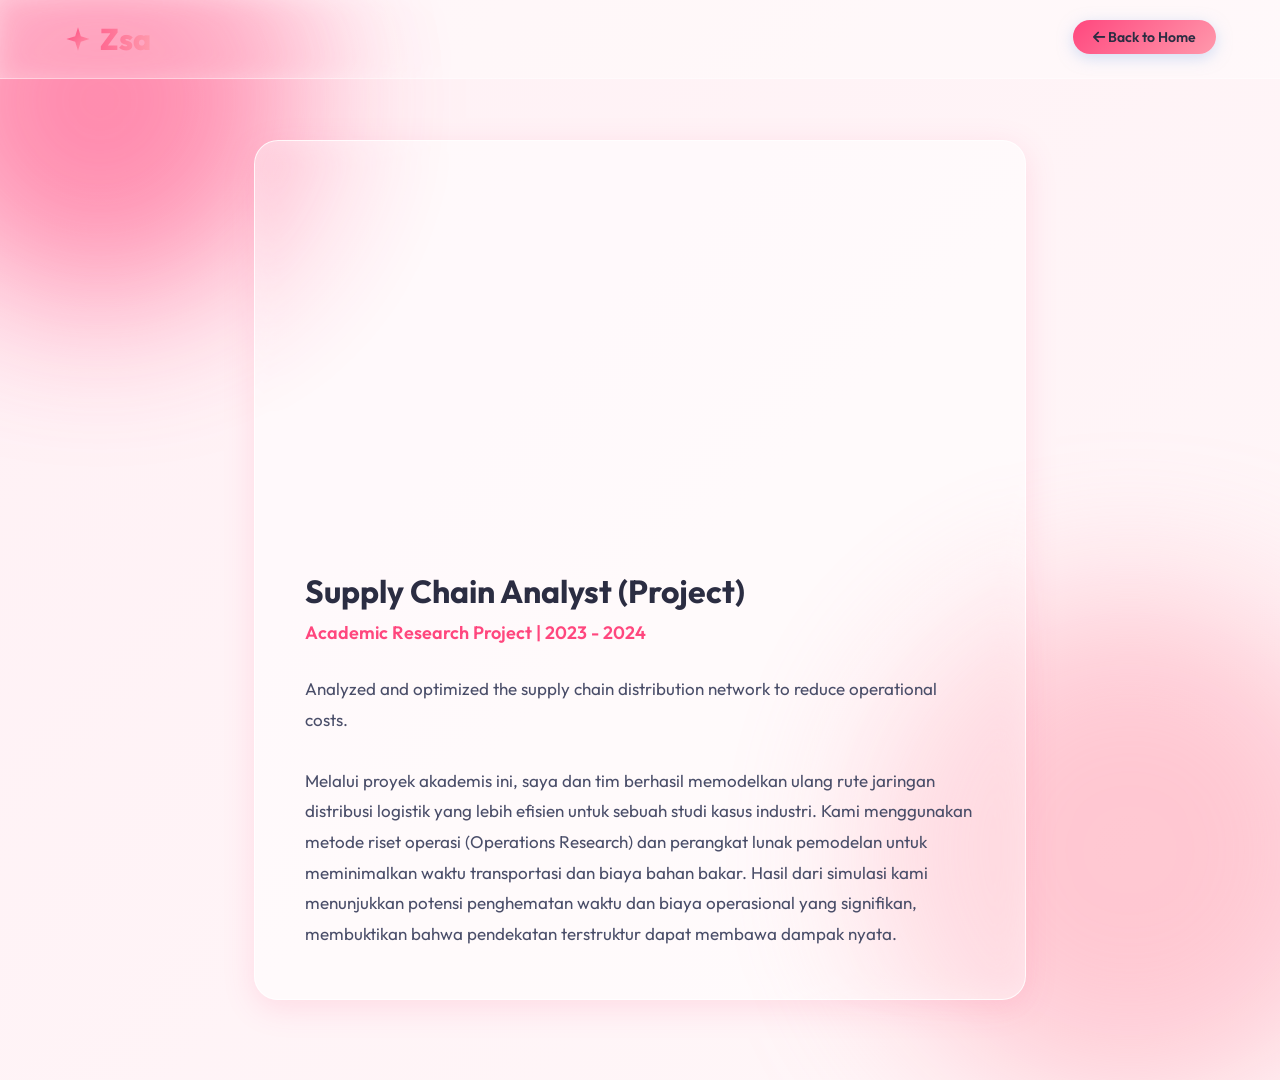
==== detail-analyst.html @ 42ed5354 "Add files via upload" ====
<!DOCTYPE html>
<html lang="en">
<head>
    <meta charset="UTF-8">
    <meta name="viewport" content="width=device-width, initial-scale=1.0">
    <title>Detail - Supply Chain Analyst | Zahwa Salsabila Arifia</title>
    <link href="https://fonts.googleapis.com/css2?family=Outfit:wght@300;400;600;800&display=swap" rel="stylesheet">
    <link rel="stylesheet" href="https://cdnjs.cloudflare.com/ajax/libs/font-awesome/6.4.0/css/all.min.css">
    <link rel="stylesheet" href="style.css">
</head>
<body>
    <div class="blob blob-1"></div>
    <div class="blob blob-2"></div>
    <nav class="navbar scrolled">
        <a href="index.html" class="logo">
            <svg width="28" height="28" viewBox="0 0 24 24" fill="none" xmlns="http://www.w3.org/2000/svg" class="logo-svg">
                <path d="M12 2L14.4 9.6L22 12L14.4 14.4L12 22L9.6 14.4L2 12L9.6 9.6L12 2Z" fill="url(#sparkleGradient)"></path>
                <defs><linearGradient id="sparkleGradient" x1="2" y1="2" x2="22" y2="22" gradientUnits="userSpaceOnUse"><stop stop-color="#ff477e"></stop><stop offset="1" stop-color="#ff99ac"></stop></linearGradient></defs>
            </svg>
            Zsa
        </a>
        <ul class="nav-links">
            <li><a href="index.html" class="btn btn-primary" style="padding: 8px 20px; font-size: 14px;"><i class="fas fa-arrow-left"></i> Back to Home</a></li>
        </ul>
    </nav>
    <main style="padding: 140px 5% 80px; max-width: 900px; margin: 0 auto; position: relative; z-index: 2;">
        <div class="glass-panel interactive-panel" style="padding: 50px;">
            <div style="height: 350px; border-radius: 16px; margin-bottom: 30px; background: url('https://images.unsplash.com/photo-1586528116311-ad8dd3c8310d?q=80&w=1000&auto=format&fit=crop') center/cover;"></div>
            <h1 style="color: var(--color-dark); margin-bottom: 10px; font-size: 32px;">Supply Chain Analyst (Project)</h1>
            <p style="color: var(--color-soft-pink); font-weight: 600; margin-bottom: 30px; font-size: 18px;">Academic Research Project | 2023 - 2024</p>
            <div style="color: var(--color-text); line-height: 1.8; font-size: 17px;">
                <p>Analyzed and optimized the supply chain distribution network to reduce operational costs.</p>
                <br>
                <p>Melalui proyek akademis ini, saya dan tim berhasil memodelkan ulang rute jaringan distribusi logistik yang lebih efisien untuk sebuah studi kasus industri. Kami menggunakan metode riset operasi (Operations Research) dan perangkat lunak pemodelan untuk meminimalkan waktu transportasi dan biaya bahan bakar. Hasil dari simulasi kami menunjukkan potensi penghematan waktu dan biaya operasional yang signifikan, membuktikan bahwa pendekatan terstruktur dapat membawa dampak nyata.</p>
            </div>
        </div>
    </main>
    <script src="script.js"></script>
</body>
</html>
---- style.css ----
:root {
    /* Color Palette */
    --color-soft-pink: #ff477e; /* Crimson/Vibrant Pink */
    --color-sky-blue: #ff99ac; /* Blush Pink */
    --color-white: #ffffff;
    --color-dark: #2b2d42; /* Deep modern navy/charcoal */
    --color-text: #4a4e69; /* Soft dark slate */
    --color-text-light: #8d99ae; /* Light slate */
    
    /* Glassmorphism Variables */
    --glass-bg: rgba(255, 255, 255, 0.5);
    --glass-border: rgba(255, 255, 255, 0.8);
    --glass-shadow: 0 8px 32px 0 rgba(255, 71, 126, 0.15); /* Pink shadow */
}

* {
    margin: 0;
    padding: 0;
    box-sizing: border-box;
}

html {
    scroll-behavior: smooth;
}

body {
    font-family: 'Outfit', sans-serif;
    background-color: var(--color-white);
    color: var(--color-text);
    overflow-x: hidden;
    display: flex;
    flex-direction: column;
    min-height: 100vh;
    /* Soft gradient background */
    background: linear-gradient(135deg, rgba(255, 71, 126, 0.08) 0%, rgba(255, 153, 172, 0.08) 100%);
}

/* Background Blobs for Animation */
.blob {
    position: fixed;
    border-radius: 50%;
    filter: blur(80px);
    z-index: -1;
    animation: float 20s infinite alternate ease-in-out;
}

.blob-1 {
    width: 400px;
    height: 400px;
    background: var(--color-soft-pink);
    top: -100px;
    left: -100px;
    opacity: 0.6;
}

.blob-2 {
    width: 500px;
    height: 500px;
    background: var(--color-sky-blue);
    bottom: -200px;
    right: -100px;
    opacity: 0.5;
    animation-delay: -5s;
}

@keyframes float {
    0% {
        transform: translate(0, 0) scale(1);
    }
    100% {
        transform: translate(120px, 80px) scale(1.15);
    }
}

/* Glassmorphism Utilities */
.glass-panel {
    background: var(--glass-bg);
    backdrop-filter: blur(16px);
    -webkit-backdrop-filter: blur(16px);
    border: 1px solid var(--glass-border);
    border-radius: 24px;
    box-shadow: var(--glass-shadow);
    padding: 40px;
}

/* Interactive Hover for Layouts */
.about-content, .timeline-item, .contact-box {
    transition: transform 0.4s cubic-bezier(0.175, 0.885, 0.32, 1.275), box-shadow 0.4s ease;
}

.about-content:hover, .timeline-item:hover, .contact-box:hover {
    transform: translateY(-8px) scale(1.01);
    box-shadow: 0 18px 40px 0 rgba(255, 71, 126, 0.22);
}

/* Navigation */
.navbar {
    display: flex;
    justify-content: space-between;
    align-items: center;
    padding: 20px 5%;
    position: fixed;
    top: 0;
    width: 100%;
    z-index: 100;
    background: rgba(255, 255, 255, 0.4);
    backdrop-filter: blur(12px);
    -webkit-backdrop-filter: blur(12px);
    border-bottom: 1px solid rgba(255, 255, 255, 0.4);
    transition: all 0.3s ease;
}

.navbar.scrolled {
    padding: 15px 5%;
    background: rgba(255, 255, 255, 0.85);
    box-shadow: 0 4px 20px rgba(0, 0, 0, 0.05);
}

.logo {
    display: flex;
    align-items: center;
    gap: 8px;
    font-size: 30px;
    font-weight: 800;
    text-decoration: none;
    background: linear-gradient(to right, var(--color-soft-pink), var(--color-sky-blue));
    -webkit-background-clip: text;
    -webkit-text-fill-color: transparent;
    cursor: pointer;
    transition: transform 0.3s ease;
}

.logo:hover {
    transform: scale(1.05);
}

.logo-svg {
    animation: spin-slow 8s linear infinite;
}

@keyframes spin-slow {
    100% {
        transform: rotate(360deg);
    }
}

.nav-links {
    display: flex;
    list-style: none;
    gap: 35px;
}

.nav-links a {
    text-decoration: none;
    color: var(--color-dark);
    font-weight: 600;
    font-size: 16px;
    transition: color 0.3s ease;
    position: relative;
}

.nav-links a::after {
    content: '';
    position: absolute;
    width: 0;
    height: 2px;
    bottom: -4px;
    left: 0;
    background: linear-gradient(to right, var(--color-soft-pink), var(--color-sky-blue));
    transition: width 0.3s ease;
}

.nav-links a:hover::after {
    width: 100%;
}

/* Typography & Layout */
main {
    padding-top: 80px;
    flex: 1;
}

section {
    min-height: 100vh;
    padding: 80px 5%;
    display: flex;
    flex-direction: column;
    justify-content: center;
}

.section-header {
    text-align: center;
    margin-bottom: 60px;
}

.section-header h2 {
    font-size: 44px;
    font-weight: 800;
    color: var(--color-dark);
    margin-bottom: 15px;
}

.divider {
    height: 4px;
    width: 70px;
    background: linear-gradient(to right, var(--color-soft-pink), var(--color-sky-blue));
    margin: 0 auto;
    border-radius: 2px;
}

/* Buttons */
.btn {
    display: inline-block;
    padding: 14px 34px;
    border-radius: 50px;
    font-weight: 600;
    text-decoration: none;
    cursor: pointer;
    transition: all 0.3s cubic-bezier(0.25, 0.8, 0.25, 1);
    font-family: 'Outfit', sans-serif;
    font-size: 16px;
    border: none;
    position: relative;
    overflow: hidden;
}

.btn:active {
    transform: scale(0.92) !important;
}

.btn-primary {
    background: linear-gradient(135deg, var(--color-soft-pink), var(--color-sky-blue));
    color: white;
    box-shadow: 0 4px 15px rgba(166, 193, 238, 0.5);
}

.btn-primary:hover {
    transform: translateY(-4px);
    box-shadow: 0 8px 25px rgba(166, 193, 238, 0.7);
}

.btn-secondary {
    background: white;
    color: var(--color-dark);
    box-shadow: 0 4px 15px rgba(0,0,0,0.05);
}

.btn-secondary:hover {
    transform: translateY(-4px);
    box-shadow: 0 8px 25px rgba(0,0,0,0.1);
}

.btn-outline {
    border: 2px solid var(--color-sky-blue);
    color: var(--color-sky-blue);
    background: transparent;
}

.btn-outline:hover {
    background: var(--color-sky-blue);
    color: white;
    transform: translateY(-2px);
    box-shadow: 0 4px 15px rgba(166, 193, 238, 0.4);
}

.btn-block {
    width: 100%;
}

/* Hero Section */
.hero {
    display: flex;
    flex-direction: row;
    align-items: center;
    justify-content: space-between;
    gap: 40px;
}

.hero-content {
    flex: 1;
}

.greeting {
    font-size: 18px;
    font-weight: 800;
    color: var(--color-soft-pink);
    text-transform: uppercase;
    letter-spacing: 3px;
    margin-bottom: 15px;
    display: block;
}

.title {
    font-size: 85px;
    font-weight: 800;
    color: var(--color-dark);
    line-height: 1.1;
    margin-bottom: 25px;
    background: linear-gradient(135deg, var(--color-dark) 0%, var(--color-soft-pink) 100%);
    -webkit-background-clip: text;
    -webkit-text-fill-color: transparent;
}

.subtitle {
    font-size: 26px;
    color: var(--color-text-light);
    margin-bottom: 40px;
}

.cta-group {
    display: flex;
    gap: 20px;
}

.hero-visual {
    flex: 1;
    position: relative;
    display: flex;
    justify-content: center;
    align-items: center;
}

.main-card {
    width: 340px;
    height: 440px;
    padding: 15px;
    background: rgba(255, 255, 255, 0.6);
    transform: rotate(3deg);
    transition: transform 0.5s cubic-bezier(0.175, 0.885, 0.32, 1.275);
    border: 1px solid rgba(255, 255, 255, 0.8);
    border-radius: 24px;
}

.main-card:hover {
    transform: rotate(0deg) scale(1.03);
}

.img-wrapper {
    width: 100%;
    height: 100%;
    border-radius: 16px;
    overflow: hidden;
}

.profile-img {
    width: 100%;
    height: 100%;
    object-fit: cover;
    object-position: center bottom;
    transform: scale(1.35); /* Zoom in to fit person */
    transform-origin: center bottom;
    transition: transform 0.6s cubic-bezier(0.175, 0.885, 0.32, 1.275);
}

.main-card:hover .profile-img {
    transform: scale(1.42); /* Slight extra zoom on hover */
}

.float-card {
    position: absolute;
    padding: 16px 28px;
    font-weight: 600;
    border-radius: 20px;
    animation: bounce 4s infinite alternate ease-in-out;
    backdrop-filter: blur(8px);
    -webkit-backdrop-filter: blur(8px);
    box-shadow: 0 10px 25px rgba(0,0,0,0.05);
}

.card-1 {
    top: 20px;
    right: 30px;
    background: rgba(255, 153, 172, 0.85); /* blush */
    color: var(--color-dark);
    border: 1px solid rgba(255, 255, 255, 0.5);
}

.card-2 {
    bottom: 50px;
    left: -10px;
    background: rgba(255, 71, 126, 0.85); /* crimson */
    color: white;
    border: 1px solid rgba(255, 255, 255, 0.5);
    animation-delay: -2s;
}

@keyframes bounce {
    0% { transform: translateY(0); }
    100% { transform: translateY(-20px); }
}

/* About Section */
.about-content {
    max-width: 800px;
    margin: 0 auto;
    text-align: center;
    font-size: 20px;
    line-height: 1.9;
}

.skills {
    display: flex;
    flex-wrap: wrap;
    justify-content: center;
    gap: 15px;
    margin-top: 40px;
}

.skill-tag {
    background: rgba(255, 255, 255, 0.7);
    border: 1px solid rgba(255, 255, 255, 0.9);
    padding: 10px 24px;
    border-radius: 50px;
    font-size: 16px;
    font-weight: 600;
    color: var(--color-soft-pink);
    box-shadow: 0 4px 10px rgba(0,0,0,0.03);
    transition: all 0.3s;
}

.skill-tag:hover {
    transform: translateY(-4px) scale(1.05);
    background: linear-gradient(135deg, var(--color-soft-pink), var(--color-sky-blue));
    color: white;
    border-color: transparent;
    box-shadow: 0 8px 20px rgba(166, 193, 238, 0.4);
}

/* Resume Section */
.resume-container {
    display: flex;
    flex-direction: column;
    gap: 40px;
    max-width: 1000px;
    margin: 0 auto;
    width: 100%;
}

@media (min-width: 768px) {
    .resume-container {
        flex-direction: row;
        gap: 60px;
    }
}

.resume-column {
    flex: 1;
}

.resume-title {
    font-size: 26px;
    color: var(--color-dark);
    margin-bottom: 30px;
    display: flex;
    align-items: center;
    gap: 12px;
}

.resume-title i {
    color: var(--color-soft-pink);
}

.timeline {
    display: flex;
    flex-direction: column;
    gap: 24px;
    position: relative;
    border-left: 2px solid var(--color-sky-blue);
    padding-left: 30px;
}

.timeline-item {
    position: relative;
    padding: 24px;
}

.timeline-item::before {
    content: '';
    position: absolute;
    left: -40px; /* 30px padding + 8px half-width + 2px border */
    top: 30px;
    width: 16px;
    height: 16px;
    background: var(--color-soft-pink);
    border-radius: 50%;
    border: 3px solid white;
    box-shadow: 0 0 0 3px var(--color-sky-blue);
}

.timeline-item h4 {
    font-size: 20px;
    color: var(--color-dark);
    margin-bottom: 8px;
}

.timeline-date {
    display: inline-block;
    font-size: 14px;
    font-weight: 600;
    color: white;
    background: linear-gradient(135deg, var(--color-soft-pink), var(--color-sky-blue));
    padding: 4px 12px;
    border-radius: 20px;
    margin-bottom: 12px;
}

.timeline-item p {
    color: var(--color-text);
    font-weight: 600;
    margin-bottom: 8px;
}

.timeline-desc {
    color: var(--color-text-light) !important;
    font-weight: 400 !important;
    font-size: 15px;
    line-height: 1.5;
}

/* Projects */
.project-grid {
    display: grid;
    grid-template-columns: repeat(auto-fit, minmax(320px, 1fr));
    gap: 35px;
}

.project-card {
    padding: 24px;
    transition: transform 0.4s cubic-bezier(0.175, 0.885, 0.32, 1.275);
}

.project-card:hover {
    transform: translateY(-12px);
    box-shadow: 0 15px 40px rgba(166, 193, 238, 0.25);
}

.project-img {
    height: 220px;
    border-radius: 16px;
    margin-bottom: 24px;
    background: linear-gradient(135deg, var(--color-soft-pink), var(--color-sky-blue));
}

.project-info h3 {
    font-size: 26px;
    margin-bottom: 12px;
    color: var(--color-dark);
}

.project-info p {
    color: var(--color-text-light);
    margin-bottom: 24px;
    line-height: 1.6;
}

/* Contact */
.contact-box {
    max-width: 650px;
    margin: 0 auto;
    text-align: center;
}

.contact-box h2 {
    font-size: 36px;
    margin-bottom: 15px;
    color: var(--color-dark);
}

.contact-box p {
    color: var(--color-text-light);
    margin-bottom: 35px;
    font-size: 18px;
}

.contact-form {
    display: flex;
    flex-direction: column;
    gap: 20px;
}

.input-group input,
.input-group textarea {
    width: 100%;
    padding: 16px 22px;
    border-radius: 14px;
    border: 1px solid rgba(255, 255, 255, 0.8);
    background: rgba(255, 255, 255, 0.6);
    font-family: 'Outfit', sans-serif;
    font-size: 16px;
    outline: none;
    transition: all 0.3s;
    color: var(--color-dark);
}

.input-group input:focus,
.input-group textarea:focus {
    background: white;
    border-color: var(--color-sky-blue);
    box-shadow: 0 0 0 4px rgba(166, 193, 238, 0.25);
    transform: translateY(-2px);
}

/* Footer */
.social-links {
    margin-bottom: 20px;
    font-size: 26px;
}

.social-links a {
    color: var(--color-dark);
    margin: 0 12px;
    transition: color 0.3s, transform 0.3s;
    display: inline-block;
}

.social-links a:hover {
    color: var(--color-soft-pink);
    transform: translateY(-3px);
}

footer {
    text-align: center;
    padding: 35px;
    background: rgba(255, 255, 255, 0.5);
    backdrop-filter: blur(10px);
    border-top: 1px solid rgba(255, 255, 255, 0.4);
    color: var(--color-text-light);
    font-weight: 600;
}

/* Scroll Animations */
.hidden {
    opacity: 0;
    transform: translateY(40px);
    transition: opacity 0.8s cubic-bezier(0.5, 0, 0, 1), transform 0.8s cubic-bezier(0.5, 0, 0, 1);
}

.show {
    opacity: 1;
    transform: translateY(0);
}

/* Delay for hero items */
.hero.show .greeting { transition-delay: 0.1s; }
.hero.show .title { transition-delay: 0.2s; }
.hero.show .subtitle { transition-delay: 0.3s; }
.hero.show .cta-group { transition-delay: 0.4s; }
.hero.show .hero-visual { transition-delay: 0.5s; }

/* Responsive */
@media (max-width: 900px) {
    .hero {
        flex-direction: column;
        text-align: center;
        padding-top: 120px;
    }
    
    .title {
        font-size: 50px;
    }
    
    .cta-group {
        justify-content: center;
    }
    
    .nav-links {
        display: none; /* simple mobile menu handling for template */
    }
    
    .hero-visual {
        margin-top: 40px;
    }
}

@media (max-width: 600px) {
    section {
        padding: 80px 20px;
    }
    
    .title {
        font-size: 38px;
        line-height: 1.2;
    }
    
    .subtitle {
        font-size: 18px;
    }
    
    .hero-visual .main-card {
        width: 260px;
        height: 350px;
    }
    
    .float-card {
        padding: 10px 16px;
        font-size: 14px;
    }
    
    .card-1 {
        top: 20px;
        left: -10px;
    }
    
    .card-2 {
        bottom: 20px;
        right: -10px;
    }
    
    .section-header h2 {
        font-size: 30px;
    }
    
    .about-content {
        padding: 30px 20px;
        font-size: 16px;
    }
    
    .skill-tag {
        padding: 8px 16px;
        font-size: 14px;
    }
    
    .timeline {
        padding-left: 20px;
    }
    
    .timeline-item::before {
        left: -30px;
        width: 14px;
        height: 14px;
    }
    
    .timeline-item {
        padding: 16px;
    }
    
    .project-grid {
        grid-template-columns: 1fr;
        gap: 24px;
    }
    
    .project-img {
        height: 180px;
    }
    
    .contact-box {
        padding: 30px 20px;
    }
    
    .input-group input, 
    .input-group textarea {
        padding: 14px 16px;
    }
}

/* Flying Hearts Animation */
.hearts-container {
    position: absolute;
    bottom: 0;
    left: 50%;
    transform: translateX(-50%);
    width: 340px;
    height: 100%;
    pointer-events: none;
    z-index: 10;
}

.heart {
    position: absolute;
    color: var(--color-soft-pink);
    font-size: 24px;
    bottom: -20px;
    opacity: 0;
    animation: floatHeart 5s ease-in infinite;
    filter: drop-shadow(0 4px 6px rgba(255, 71, 126, 0.3));
}

.heart.h1 { left: 15%; animation-delay: 0s; font-size: 20px; }
.heart.h2 { left: 35%; animation-delay: 1.5s; font-size: 28px; }
.heart.h3 { left: 65%; animation-delay: 0.8s; font-size: 16px; }
.heart.h4 { left: 85%; animation-delay: 2.2s; font-size: 25px; }
.heart.h5 { left: 25%; animation-delay: 3s; font-size: 22px; }
.heart.h6 { left: 75%; animation-delay: 4.1s; font-size: 18px; }

@keyframes floatHeart {
    0% {
        transform: translateY(0) scale(0.5) rotate(-15deg);
        opacity: 0;
    }
    15% {
        opacity: 0.8;
    }
    50% {
        transform: translateY(-200px) scale(1) rotate(15deg);
        opacity: 0.9;
    }
    100% {
        transform: translateY(-400px) scale(1.2) rotate(-15deg);
        opacity: 0;
    }
}

/* Cursor Sprinkles */
.cursor-sprinkle {
    position: absolute;
    color: var(--color-soft-pink);
    pointer-events: none;
    z-index: 9999;
    animation: sprinkleFade 1s forwards ease-out;
    filter: drop-shadow(0 2px 4px rgba(255, 71, 126, 0.4));
}

@keyframes sprinkleFade {
    0% {
        transform: translate(-50%, -50%) scale(0) rotate(0deg);
        opacity: 1;
    }
    50% {
        transform: translate(calc(-50% + 20px), -60px) scale(1.2) rotate(45deg);
        opacity: 0.8;
    }
    100% {
        transform: translate(calc(-50% - 20px), -100px) scale(0.5) rotate(90deg);
        opacity: 0;
    }
}

/* Button Ripple Effect */
.ripple {
    position: absolute;
    border-radius: 50%;
    transform: scale(0);
    animation: ripple-animation 0.6s linear;
    background-color: rgba(255, 255, 255, 0.7);
    pointer-events: none;
}

.btn-secondary .ripple, .btn-outline .ripple {
    background-color: rgba(255, 71, 126, 0.3);
}

@keyframes ripple-animation {
    to {
        transform: scale(4);
        opacity: 0;
    }
}

/* Page Transition Animations */
body {
    opacity: 0;
    animation: pageFadeIn 0.6s ease-out forwards;
}

body.fade-out {
    animation: pageFadeOut 0.4s ease-out forwards;
}

@keyframes pageFadeIn {
    0% { opacity: 0; }
    100% { opacity: 1; }
}

@keyframes pageFadeOut {
    0% { opacity: 1; }
    100% { opacity: 0; }
}
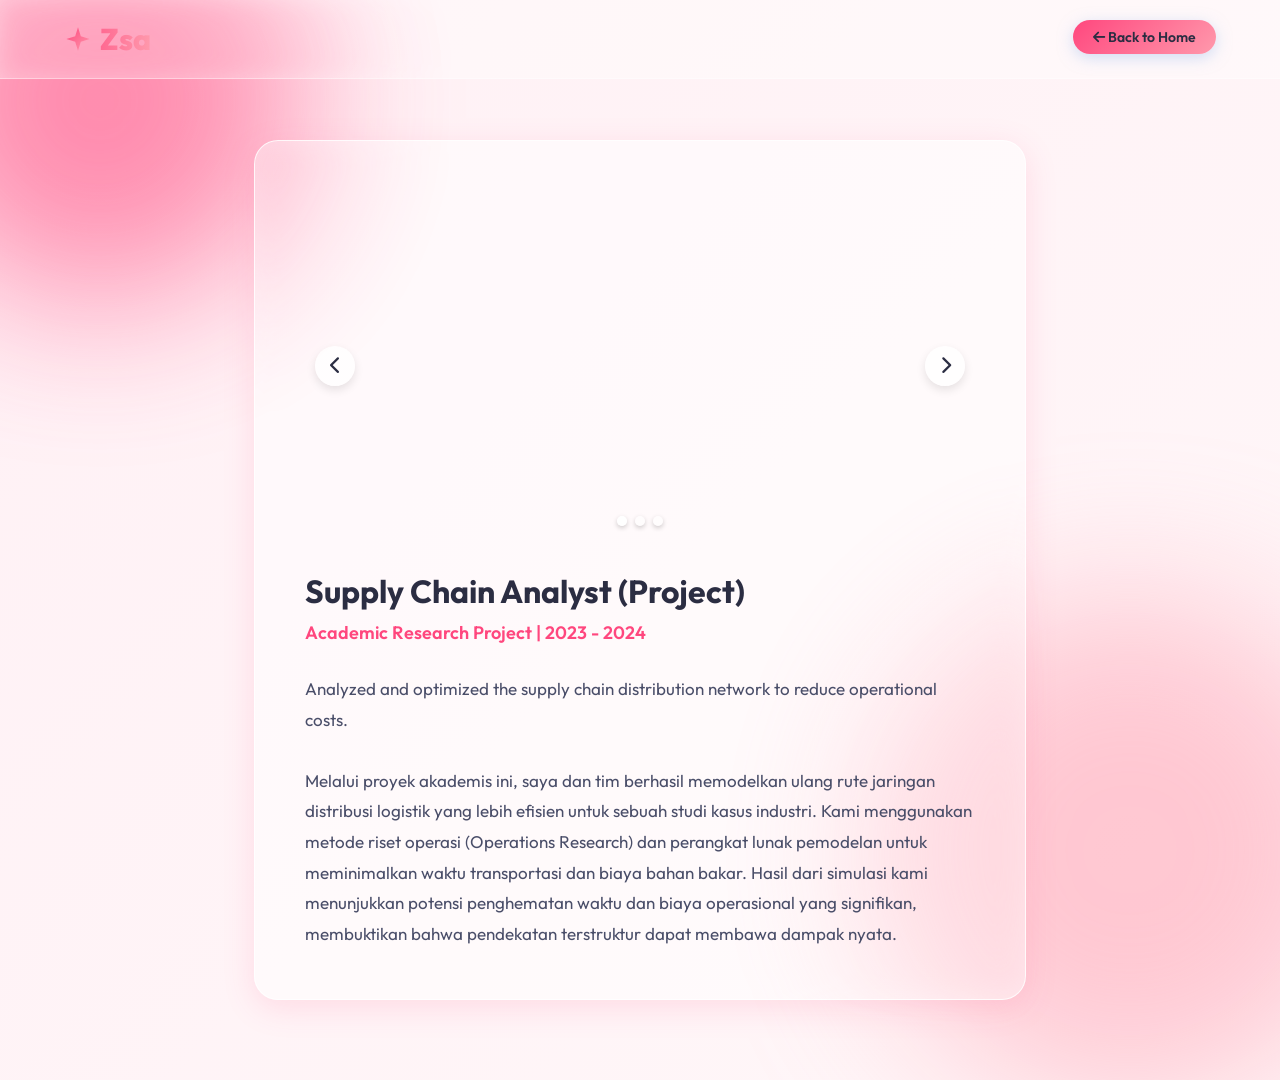
==== commit 39470e7c: "Add files via upload" ====
--- a/detail-analyst.html
+++ b/detail-analyst.html
@@ -25,7 +25,20 @@
     </nav>
     <main style="padding: 140px 5% 80px; max-width: 900px; margin: 0 auto; position: relative; z-index: 2;">
         <div class="glass-panel interactive-panel" style="padding: 50px;">
-            <div style="height: 350px; border-radius: 16px; margin-bottom: 30px; background: url('https://images.unsplash.com/photo-1586528116311-ad8dd3c8310d?q=80&w=1000&auto=format&fit=crop') center/cover;"></div>
+            <div class="slider-container" style="position: relative; height: 350px; border-radius: 16px; margin-bottom: 30px; overflow: hidden;">
+                <div class="slider-wrapper" data-index="0" style="display: flex; height: 100%; transition: transform 0.4s ease;">
+                    <div class="slide" style="min-width: 100%; height: 100%; background: url('https://images.unsplash.com/photo-1586528116311-ad8dd3c8310d?q=80&w=1000&auto=format&fit=crop') center/cover;"></div>
+                    <div class="slide" style="min-width: 100%; height: 100%; background: url('https://images.unsplash.com/photo-1494412574643-ff11b0a5c1c3?q=80&w=1000&auto=format&fit=crop') center/cover;"></div>
+                    <div class="slide" style="min-width: 100%; height: 100%; background: url('https://images.unsplash.com/photo-1578574577315-3fbeb0cecdc2?q=80&w=1000&auto=format&fit=crop') center/cover;"></div>
+                </div>
+                <button class="slider-btn prev" onclick="moveSlide(this, -1)" style="position: absolute; top: 50%; left: 10px; transform: translateY(-50%); background: rgba(255,255,255,0.7); border: none; border-radius: 50%; width: 40px; height: 40px; cursor: pointer; font-size: 18px; color: var(--color-dark); box-shadow: 0 4px 10px rgba(0,0,0,0.1); transition: all 0.3s; z-index: 10;"><i class="fas fa-chevron-left"></i></button>
+                <button class="slider-btn next" onclick="moveSlide(this, 1)" style="position: absolute; top: 50%; right: 10px; transform: translateY(-50%); background: rgba(255,255,255,0.7); border: none; border-radius: 50%; width: 40px; height: 40px; cursor: pointer; font-size: 18px; color: var(--color-dark); box-shadow: 0 4px 10px rgba(0,0,0,0.1); transition: all 0.3s; z-index: 10;"><i class="fas fa-chevron-right"></i></button>
+                <div class="slider-dots" style="position: absolute; bottom: 15px; left: 50%; transform: translateX(-50%); display: flex; gap: 8px; z-index: 10;">
+                    <span class="dot active" onclick="setSlide(this, 0)" style="width: 10px; height: 10px; border-radius: 50%; background: rgba(255,255,255,0.9); cursor: pointer; transition: all 0.3s; box-shadow: 0 2px 5px rgba(0,0,0,0.2);"></span>
+                    <span class="dot" onclick="setSlide(this, 1)" style="width: 10px; height: 10px; border-radius: 50%; background: rgba(255,255,255,0.5); cursor: pointer; transition: all 0.3s; box-shadow: 0 2px 5px rgba(0,0,0,0.2);"></span>
+                    <span class="dot" onclick="setSlide(this, 2)" style="width: 10px; height: 10px; border-radius: 50%; background: rgba(255,255,255,0.5); cursor: pointer; transition: all 0.3s; box-shadow: 0 2px 5px rgba(0,0,0,0.2);"></span>
+                </div>
+            </div>
             <h1 style="color: var(--color-dark); margin-bottom: 10px; font-size: 32px;">Supply Chain Analyst (Project)</h1>
             <p style="color: var(--color-soft-pink); font-weight: 600; margin-bottom: 30px; font-size: 18px;">Academic Research Project | 2023 - 2024</p>
             <div style="color: var(--color-text); line-height: 1.8; font-size: 17px;">
--- a/style.css
+++ b/style.css
@@ -114,6 +114,14 @@
     padding: 15px 5%;
     background: rgba(255, 255, 255, 0.85);
     box-shadow: 0 4px 20px rgba(0, 0, 0, 0.05);
+}
+
+.menu-toggle {
+    display: none;
+    font-size: 26px;
+    cursor: pointer;
+    color: var(--color-dark);
+    z-index: 1000;
 }
 
 .logo {
@@ -296,9 +304,6 @@
     color: var(--color-dark);
     line-height: 1.1;
     margin-bottom: 25px;
-    background: linear-gradient(135deg, var(--color-dark) 0%, var(--color-soft-pink) 100%);
-    -webkit-background-clip: text;
-    -webkit-text-fill-color: transparent;
 }
 
 .subtitle {
@@ -370,15 +375,15 @@
 .card-1 {
     top: 20px;
     right: 30px;
-    background: rgba(255, 153, 172, 0.85); /* blush */
-    color: var(--color-dark);
+    background: linear-gradient(135deg, var(--color-soft-pink), var(--color-sky-blue));
+    color: white;
     border: 1px solid rgba(255, 255, 255, 0.5);
 }
 
 .card-2 {
     bottom: 50px;
     left: -10px;
-    background: rgba(255, 71, 126, 0.85); /* crimson */
+    background: linear-gradient(135deg, var(--color-soft-pink), var(--color-sky-blue));
     color: white;
     border: 1px solid rgba(255, 255, 255, 0.5);
     animation-delay: -2s;
@@ -663,8 +668,32 @@
         justify-content: center;
     }
     
-    .nav-links {
-        display: none; /* simple mobile menu handling for template */
+    .menu-toggle {
+        display: block;
+    }
+    
+    .nav-links.main-nav {
+        position: fixed;
+        top: 0;
+        right: -100%;
+        width: 100%;
+        height: 100vh;
+        background: rgba(255, 255, 255, 0.98);
+        flex-direction: column;
+        justify-content: center;
+        align-items: center;
+        transition: right 0.4s cubic-bezier(0.77, 0, 0.175, 1);
+        gap: 40px;
+        z-index: 99;
+    }
+    
+    .nav-links.main-nav.active {
+        right: 0;
+    }
+    
+    .nav-links.main-nav a {
+        font-size: 22px;
+        font-weight: 600;
     }
     
     .hero-visual {
@@ -677,6 +706,10 @@
         padding: 80px 20px;
     }
     
+    .hero {
+        padding-top: 140px; /* Give space for fixed navbar */
+    }
+    
     .title {
         font-size: 38px;
         line-height: 1.2;
@@ -687,23 +720,26 @@
     }
     
     .hero-visual .main-card {
-        width: 260px;
-        height: 350px;
+        width: 240px;
+        height: 330px;
     }
     
     .float-card {
         padding: 10px 16px;
         font-size: 14px;
+        width: max-content; /* Prevent stretching */
     }
     
     .card-1 {
         top: 20px;
-        left: -10px;
+        left: -15px;
+        right: auto; /* Fix stretching bug */
     }
     
     .card-2 {
         bottom: 20px;
-        right: -10px;
+        right: -15px;
+        left: auto; /* Fix stretching bug */
     }
     
     .section-header h2 {
